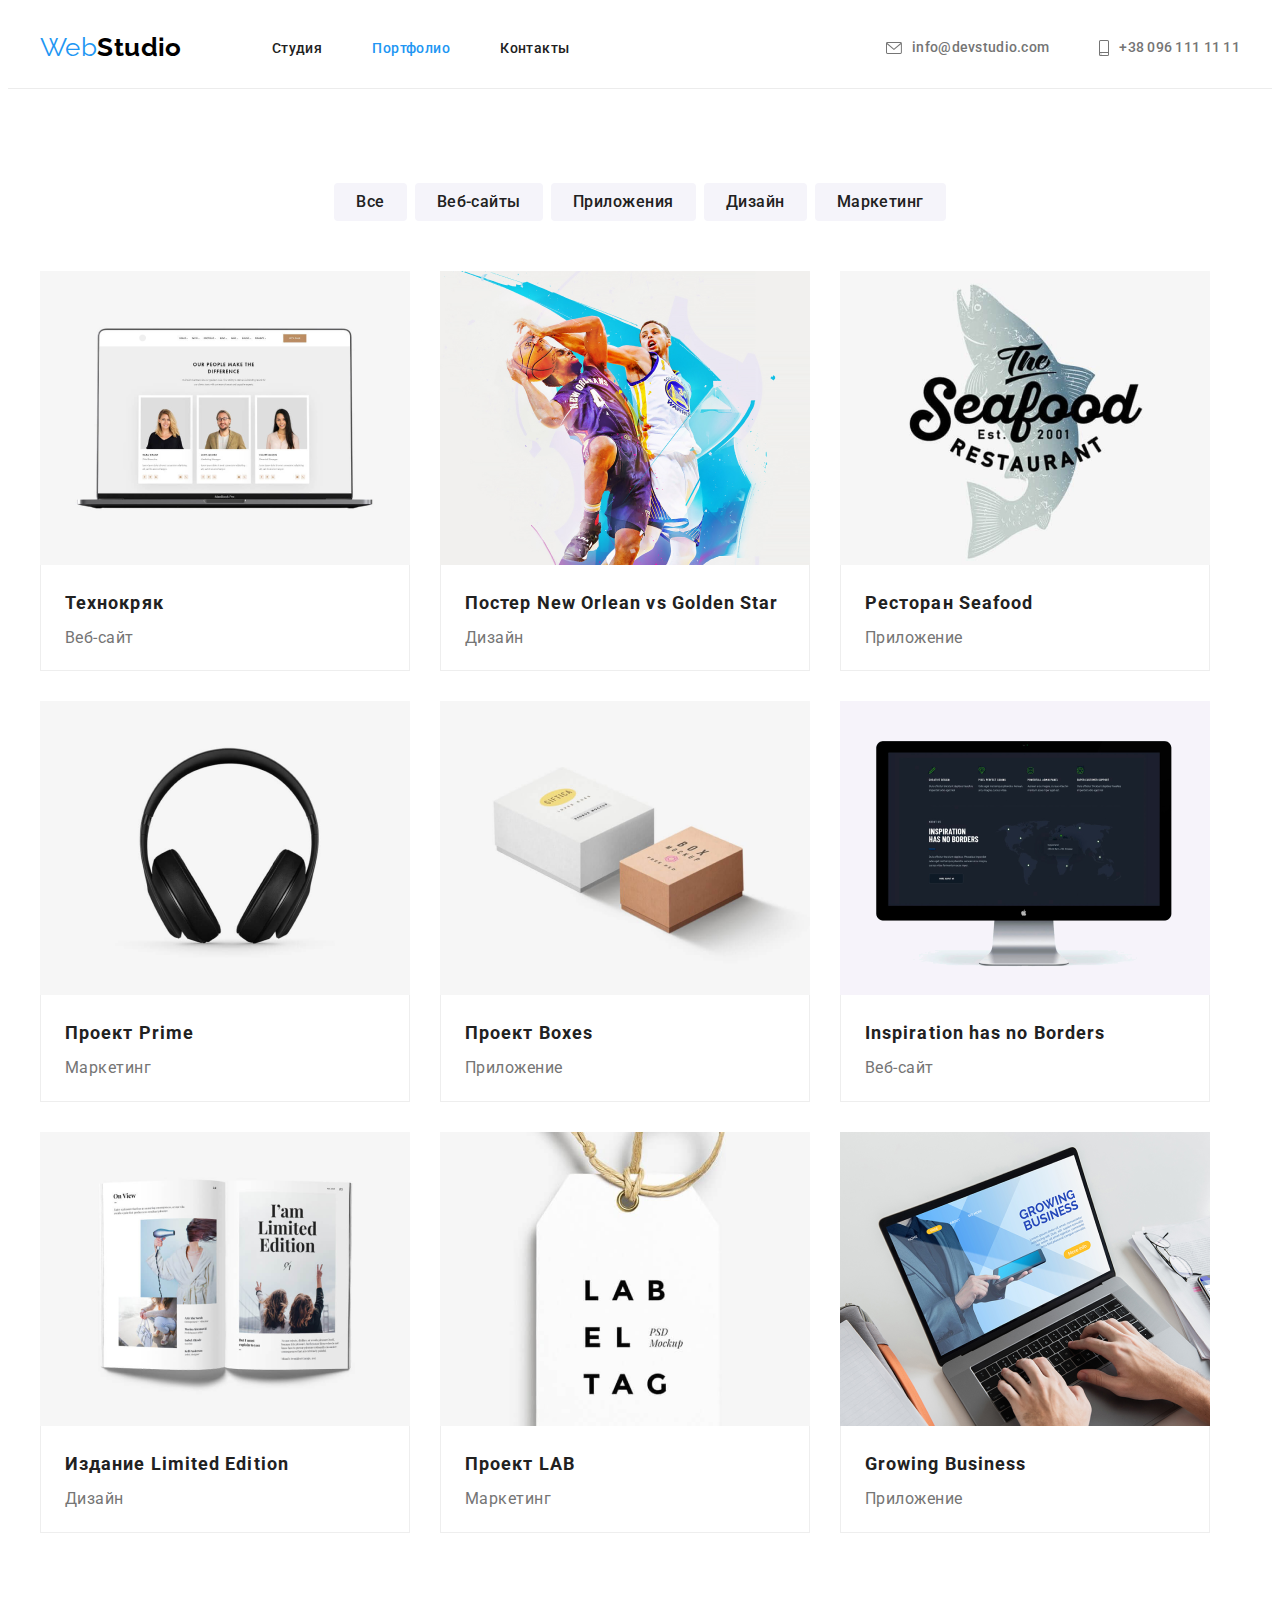
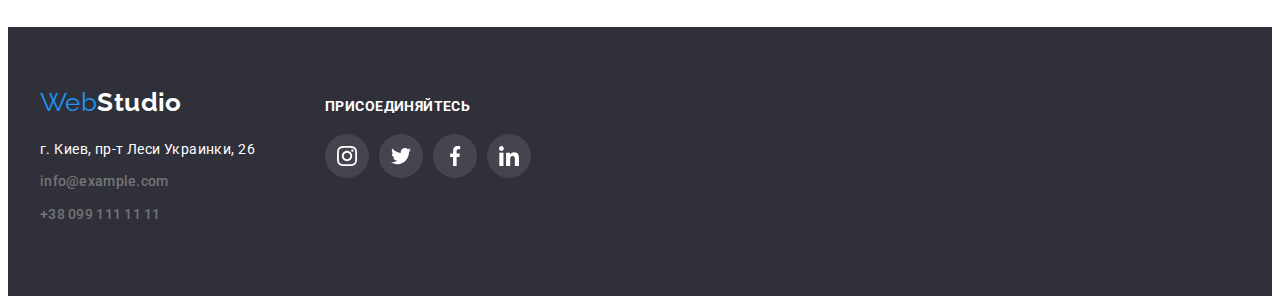
==== portfolio.html @ 4074cfca "Initial commit" ====
<!DOCTYPE html>
<html lang="en">
<head>
    <meta charset="UTF-8">
    <meta http-equiv="X-UA-Compatible" content="IE=edge">
    <meta name="viewport" content="width=device-width, initial-scale=1.0">
    <title>WebStudio</title>
    <link rel="stylesheet" href="./styles/style.css">
    <link rel="preconnect" href="https://fonts.googleapis.com">
<link rel="preconnect" href="https://fonts.gstatic.com" crossorigin>
<link href="https://fonts.googleapis.com/css2?family=Raleway:wght@700&family=Roboto:wght@400;500;700;900&display=swap" rel="stylesheet">
<link rel="stylesheet" href="https://cdnjs.cloudflare.com/ajax/libs/modern-normalize/1.1.0/modern-normalize.min.css"
    integrity="sha512-wpPYUAdjBVSE4KJnH1VR1HeZfpl1ub8YT/NKx4PuQ5NmX2tKuGu6U/JRp5y+Y8XG2tV+wKQpNHVUX03MfMFn9Q=="
    crossorigin="anonymous" referrerpolicy="no-referrer" />
</head>
<body>
    <!-- Шапка -->
    <header class="header">
        <div class="container container-header">
            <a href="./index.html" class="Web link">Web<span class="studio1">Studio</span></a>
       <nav>
                <ul class="header-list list">
            <li class="header-list-item"><a href="./index.html" class=" pages link"> Студия</a></li>
            <li class="header-list-item"><a href="./portfolio.html" class="pages current-pages link">Портфолио</a></li>
            <li class="header-list-item"><a href="./contacts.html" class="pages link">Контакты</a></li>
        </ul>
      
    </nav>
    <ul class="header-list-contacts list">
        <li class="contacts-list-item">
            <a href="mailto:info@devstudio.comlink" class="contacts"><svg class="header-media-icon icon" width="16"
                    height="12">
                    <use href="./images/symbol-defs-contacts.svg#icon-envelope"></use>
                </svg>info@devstudio.com</a>
        </li>
        <li class="contacts-list-item">
            <a href="tel:+380961111111link" class="contacts" href="./images/symbol-defs.svg#icon-tel">
                <svg class="header-media-icon icon" width="10" height="16">
                    <use href="./images/symbol-defs-contacts.svg#icon-smartphone"></use>
                </svg>+38 096 111 11 11</a>
        </li>
    </ul>
</div>
     </header>
    <main>
       <section class="section">
        <h1 class="visually-hidden">Фильтры</h1>
        <div class="container">
        <ul class="nav-list list">
            <li class="nav-list-item"><button type="button" class="filter">Все</button></li>
            <li class="nav-list-item"><button type="button" class="filter">Веб-сайты</button></li>
            <li class="nav-list-item"><button type="button" class="filter">Приложения</button></li>
            <li class="nav-list-item"><button type="button" class="filter">Дизайн</button></li>
            <li class="nav-list-item"><button type="button" class="filter">Маркетинг</button></li>
        </ul>
       
        <ul class="images-list list">
                    <li class="images-list-item">
                         <a href="#" class="porfolio-link link"><img src="./images/technocrack.png" alt="Технокряк" width="370">
                    <div class="padding-names">
                        <h2 class="names">Технокряк</h2>
                        <p class="Filter-names">Веб-сайт</p>
                    </div>
                </a>
      </li>
            <li class="images-list-item"> <a href="#" class="link"><img src="./images/basketball.png" alt="Постер" width="370">
            <div class="padding-names">
                <h2 class="names">Постер New Orlean vs Golden Star</h2>
                <p class="Filter-names">Дизайн</p>
            </div></a>
               </li>
            <li class="images-list-item"> <a href="" class="link"><img src="./images/restaurant.png" alt="Ресторан" width="370">
            <div class="padding-names">
                <h2 class="names">Ресторан Seafood</h2>
                <p class="Filter-names">Приложение</p>
            </div>
        </a>
              </li>
               <li class="images-list-item"> <a href="#" class="link"><img src="./images/prime.png" alt="Наушники" width="370">
            <div class="padding-names">
                <h2 class="names">Проект Prime</h2>
                <p class="Filter-names">Маркетинг</p>
            </div></a>
                </li>
            <li class="images-list-item"> <a href="" class="link"><img src="./images/boxes.png" alt="Коробки" width="370">
            <div class="padding-names">
                <h2 class="names">Проект Boxes</h2>
                <p class="Filter-names">Приложение</p>
            </div></a>
                
            </li>
            <li class="images-list-item"> <a href="#" class="link"><img src="./images/mac.png" alt="Мак" width="370">
            <div class="padding-names">
                <h2 class="names">Inspiration has no Borders</h2>
                <p class="Filter-names">Веб-сайт</p>
            </div></a>
                
            </li>
                <li class="images-list-item"> <a href="#" class="link"><img src="./images/magazine.png" alt="Журнал" width="370">
                <div class="padding-names">
                    <h2 class="names">Издание Limited Edition</h2>
                    <p class="Filter-names">Дизайн</p>
                </div></a>
                
            </li>
            <li class="images-list-item"> <a href="#" class="link"><img src="./images/labproject.png" alt="ЛАБ" width="370">
            <div class="padding-names">
                <h2 class="names">Проект LAB</h2>
                <p class="Filter-names">Маркетинг</p>
            </div></a>
                
            </li>
            <li class="images-list-item"> <a href="#" class="link"><img src="./images/business.png" alt="Бизнесс" width="370">
            <div class="padding-names">
                <h2 class="names">Growing Business</h2>
                <p class="Filter-names">Приложение</p>
            </div></a>
               
            </li>
        </ul>
       </section>
    </div>
   
           </main>
    <footer class="footer">
        <div class="container">
            <div><a href="./index.html" class="Web-footer link">Web<span class="studio link">Studio</span></a>
                <address class="address">
                    <ul class=" list">
                        <li class="footer-list-item list">
                            <a href="https://goo.gl/maps/72ySWtxUDbigpaGH8" target="_blank" rel="noopener noreferrer"
                                class="maps link">
                                г. Киев, пр-т Леси Украинки, 26</a>
                        </li>
                        <li class="footer-list-item list">
                            <a href="mailto:info@example.com" class="contacts-footer link">info@example.com</a>
                        </li>
                        <li class="footer-list-item list">
                            <a href="tel:+380991111111" class="contacts-footer link">+38 099 111 11 11</a>
                        </li>
                    </ul>
                </address>
            </div>
            <div class="div-footer">
                <p class="p-footer">присоединяйтесь</p>
                <ul class="footer-list-icon list">
                    <li class="footer-icon-item"><a href="/" class="footer-icon link"><svg class="social-media-icon"
                                width="20" height="20">
                                <use href="./images/symbol-defs.svg#icon-instagram"></use>
                            </svg></a></li>
                    <li class="footer-icon-item"><a href="/" class="footer-icon link"><svg class="social-media-icon"
                                width="20" height="20">
                                <use href="./images/symbol-defs.svg#icon-twitter"></use>
                            </svg></a></li>
                    <li class="footer-icon-item"><a href="/" class="footer-icon link"><svg class="social-media-icon"
                                width="20" height="20">
                                <use href="./images/symbol-defs.svg#icon-facebook"></use>
                            </svg></a></li>
                    <li class="footer-icon-item"><a href="/" class="footer-icon link"><svg class="social-media-icon"
                                width="20" height="20">
                                <use href="./images/symbol-defs.svg#icon-linkedin"></use>
                            </svg></a></li>
                </ul>
            </div>
        </div>
    </footer>
    
</body>
</html>
---- styles/style.css ----
:root {
  --background-button-color: #2196f3;
  --p-color: #757575;
  --background-color: #7c6262;
  --underheader: #2f303a;
  --white: #ffffff;
  --colorf5f4: #f5f4fa;
  --twentyone: #212121;
  --footer: #2f303a;
  --yes: #ececec;
  --black: #000000;
  --footer-background: #2f303a;
  --border: #eeeeee;
  --icons: #AFB1B8;
}

body {
  font-family: "Roboto", sans-serif;
  background-color: var(--white);
  color: var(--twentyone);
  font-size: 14px;
  letter-spacing: 0.03em;
}

h1,
h2,
h3,
h4,
h5,
h6,
p {
  margin: 0;
  text-decoration: none;
}

img {
  display: block;
  max-width: 100%;
  height: auto;
}

address {
  font-style: normal;
  margin-top: 20px;
}

.list {
  list-style: none;
  padding-left: 0;
  margin: 0;
}

.link {
  text-decoration: none;
  color: inherit;
  text-decoration: none;
  
}

.section {
  padding-bottom: 94px;
  padding-top: 94px;
}

.container {
  width: 1200px;
  padding-left: 15px;
  padding-right: 15px;
  margin-left: auto;
  margin-right: auto;
}

.container-header {
  display: flex;
  align-items: center;
}

.underheader {
  background-color: var(--underheader);
  background-image: linear-gradient(
    to right,
    rgba(47, 48, 58, 0.4),
    rgba(47, 48, 58, 0.4)
    ),
url(../images/Img.jpg);
  background-position:  center;
background-repeat: no-repeat;
background-size: cover;
  text-align: center;
  padding: 200px 0;
  max-width: 1600px;
  height: 600px;
  margin: 0 auto;
}

.header-list {
  display: flex;
}


.header-list-item:not(:last-child) {
  margin-right: 50px;
}

.header-list-contacts {
  display: flex;
  margin-left: auto;
}

.header {
  border-bottom: var(--yes) solid 1px;
}

.contacts-list-item:not(:last-child) {
  margin-right: 50px;
}

.images-list-item:hover,
.images-list-item:focus  {
    box-shadow: 0px 1px 1px rgba(0, 0, 0, 0.12), 0px 4px 4px rgba(0, 0, 0, 0.06), 1px 4px 6px rgba(0, 0, 0, 0.16);
}

.porfolio-link {
  display: block;
}

.porfolio-link:hover,
.porfolio-link:focus {
box-shadow: 0px 1px 1px rgba(0, 0, 0, 0.12), 0px 4px 4px rgba(0, 0, 0, 0.06), 1px 4px 6px rgba(0, 0, 0, 0.16);
}


.contacts {
   text-decoration: none;
  font-family: "Roboto";
  display: flex;
  align-items: center;
   font-weight: 500;
  font-size: 14px;
  line-height: 1.71;
  letter-spacing: 0.02em;

  color: var(--p-color);
}

.contacts-footer {
  display: block;
  font-family: "Roboto";
  font-weight: 500;
  line-height: 1.71;
  letter-spacing: 0.02em;

  color: var(--p-color);
}

.heading {
  text-transform: uppercase;
  font-family: "Roboto";
  font-style: normal;
  font-weight: 900;
  font-size: 44px;
  line-height: 1.36;
  text-align: center;
  letter-spacing: 0.06em;
  text-transform: uppercase;
  width: 696px;
  margin: 0 auto;
  margin-bottom: 30px;
  color: var(--white);
}

.uppercase-why {
  margin-bottom: 10px;
  color: var(--twentyone);
}

.uppercase {
  text-transform: uppercase;
  font-family: "Roboto";
  font-style: normal;
  font-size: 14px;
  line-height: 1.14;
}

.underhead {
  border-bottom: 1px solid;
  color: var(--yes);
}

.contacts:hover,
.contacts:focus {
  color: var(--background-button-color);
}

.contacts-footer:hover,
.contacts-footer:focus {
  color: var(--background-button-color);
}

.footer-list-item {
  margin-bottom: 9px;
}

.section-doing {
  padding-top: 0;
}

.names {
  font-family: "Roboto";
  font-style: normal;
  font-weight: 700;
  font-size: 18px;
  line-height: 2;
  letter-spacing: 0.06em;
  margin-bottom: 4px;
  color: var(--bold-letters);
}

.filter {
  font-family: "Roboto";
  font-style: normal;
  font-weight: 500;
  font-size: 16px;
  line-height: 1.62;
  text-align: center;
  letter-spacing: 0.03em;
  background-color: var(--colorf5f4);
  color: var(--twentyone);
  width: auto;
  border: none;
  border-radius: 4px;
  padding-top: 6px;
  padding-bottom: 6px;
  padding-right: 22px;
  padding-left: 22px;
}

.filter:hover,
.filter:focus {
  background-color: var(--background-button-color);
  color: var(--white);
  box-shadow: 0px 3px 1px rgba(0, 0, 0, 0.1), 0px 1px 2px rgba(0, 0, 0, 0.08),
    0px 2px 2px rgba(0, 0, 0, 0.12);
}

.filter {
  cursor: pointer;
}

.Filter-names {
  font-family: "Roboto";
  font-style: normal;
  font-weight: 400;
  font-size: 16px;
  line-height: 1.6;
  letter-spacing: 0.03em;
  color: var(--p-color);
}

.pages {
  display: block;

  font-family: "Roboto";
  color: var(--bold-letters);
  font-weight: 500;
}

.pages:active,
.pages:hover,
.pages:focus {
  font-weight: 500;
  color: var(--background-button-color);
}

/* .current-pages:hover,
.current-pages:focus{
color:var(--background-button-color)
} */

.current-pages {
  color: var(--background-button-color);
}

.team {
  background-color: var(--colorf5f4);
}

.team-post {
  font-family: "Roboto";
  font-style: normal;
  font-weight: 400;
  font-size: 16px;
  line-height: 1.1;
  letter-spacing: 0.03em;
  text-align: center;
  color: var(--p-color);
  margin-bottom: 16px;
}

.team-space:not(:last-child) {
  margin-right: 30px;
}

.team-space {
  box-shadow: 0px 1px 3px rgba(0, 0, 0, 0.12), 0px 1px 1px rgba(0, 0, 0, 0.14),
    0px 2px 1px rgba(0, 0, 0, 0.2);
  border-radius: 0px 0px 4px 4px;
  background-color: var(--white);
  fill: var();
}

.Web {
  padding-top: 24px;
  padding-bottom: 25px;
  font-family: "Raleway";
  font-style: normal;
  font-size: 26px;
  line-height: 1.19;
  color: var(--background-button-color);
  margin-right: 90px;
}

.Web-footer {
  font-family: "Raleway";
  font-size: 26px;
  line-height: 1.19;
  color: var(--background-button-color);
}

.why {
  font-family: "Roboto";
  width: 270px;
  font-style: normal;
  font-weight: 400;
  font-size: 14px;
  line-height: 1.7;
  letter-spacing: 0.03em;
  color: var(--p-color);
}

.team-names {
  font-family: "Roboto";
  font-style: normal;
  font-weight: 500;
  font-size: 16px;
  margin-bottom: 10px;
  line-height: 1.1;
  letter-spacing: 0.03em;
  text-align: center;

  color: var(--bold-letters);
}

.teamdiv-names {
  padding: 30px 0;
}

.head-button {
  color: var(--white);
  background-color: var(--background-button-color);
  cursor: pointer;
  font-family: "Roboto";
  font-style: normal;
  font-weight: 700;
  font-size: 16px;
  line-height: 1.88;
  letter-spacing: 0.06em;
  min-width: 200px;
  padding: 10px 32px;
  border-radius: 4px;
  border: none;
}

.head-button:hover,
.head-button:focus {
  background-color: #188ce8;
}

.visually-hidden {
  position: absolute;
  width: 1px;
  height: 1px;
  margin: -1px;
  border: 0;
  padding: 0;

  white-space: nowrap;
  clip-path: inset(100%);
  clip: rect(0 0 0 0);
  overflow: hidden;
}

.maps {
  font-family: "Roboto";
  font-weight: 400;
  font-size: 14px;
  line-height: 1.7;
  letter-spacing: 0.03em;
  color: var(--white);
}

.maps:hover,
.maps:focus {
  color: var(--background-button-color);
}

.team-background {
  background-color: var(--colorf5f4);
  padding-bottom: 94px;
}

.social-media-item:not(:last-child) {
  margin-right: 10px;
}

.footer {
  background-color: var(--footer-background);
  padding: 60px 0;
}

  .footer .container {
  display: flex;
  align-items: baseline;
 }

  .div-footer {
    margin-left: 70px;
  }

.address {
  font-style: normal;
}

.studio {
  font-family: "Raleway";
  font-style: normal;
  font-weight: 700;
  font-size: 26px;
  line-height: 1.19;
  color: var(--white);
}

.studio1 {
  font-family: "Raleway";
  font-style: normal;
  font-weight: 700;
  font-size: 26px;
  line-height: 1.19;
  color: var(--black);
}

.why-container {
  display: flex;
  color: var(--p-color);
}

.doing-container {
  display: flex;
  margin-top: 50px;
}

.our-team-section {
  display: flex;
  margin-top: 50px;
  fill: currentColor;
}

.why-icons {
  display: flex;
  justify-content: center;
  align-items: center;
  background-color: var(--colorf5f4);
  border-radius: 4px;
  width: 270px;
    height: 120px;
    margin-bottom: 30px;
}

.why-information {
  display: block;
}

.why-information:not(:last-child) {
  margin-right: 30px;
}

.doing {
  font-family: "Roboto";
  font-style: normal;
  font-weight: 700;
  font-size: 36px;
  line-height: 1.16;
  text-align: center;
  letter-spacing: 0.03em;
  color: var(--twentyone);
}


.our-team {
  font-family: "Roboto";
  font-style: normal;
  font-weight: 700;
  font-size: 36px;
  line-height: 1.16;
  text-align: center;
  letter-spacing: 0.03em;

  color: var(--twentyone);
}

.doing-list-items:not(:last-child) {
  margin-right: 30px;
}

.nav-list-item:not(:last-child) {
  margin-right: 8px;
}

.nav-list {
  display: flex;
  justify-content: center;
  margin-bottom: 50px;
}

.images-list {
  display: flex;
  flex-wrap: wrap;
  margin-bottom: -30px;
  margin-right: -30px;
}

.images-list > .images-list-item {
  width: 370px;
  margin-bottom: 30px;
  margin-right: 30px;
}
.social-media-link
.padding-names {
  padding: 20px 24px;
  border: 1px var(--border) solid;
  border-top: none;
  fill: currentColor;
}

.padding-names {
  padding: 20px 24px;
  border: 1px var(--border) solid;
  border-top: none;
  fill: currentColor;
   }

.social-media {
  display: flex;
  justify-content: center;
  }


.social-media-link {
  display: flex;
  align-items: center;
  justify-content: center;
  color: var(--icons);
  width: 44px;
    height: 44px;
border-radius: 50%;
}

.social-media-link:not(:last-child) {
margin-left: 10px;
}



    .social-media-link:hover,
        .social-media-link:focus {
          background-color: var(--background-button-color);
          color: var(--white);
        }

  .contacts:hover .header-media-icon,
  .contacts:focus .header-media-icon {
    fill: var(--background-button-color);
  }

     .header-media-icon {
     margin-right: 10px;
     fill: currentColor;
          }

 .contacts:hover .social-media-icon,
 .contacts:focus .social-media-icon {
   fill: var(--background-button-color);
 }

 .social-media-icon {
   fill: currentColor;
 }

 .icon {
  fill: currentColor;
 }

 .footer-list-icon {
display: flex;
margin-top: 20px;
 }

.p-footer {
  text-transform: uppercase;
  font-family: 'Roboto';
    font-weight: 700;
    font-size: 14px;
    line-height: 16px;
    letter-spacing: 0.03em;
    color: var(--white);
    
}

.footer-icon {
  display: flex;
    align-items: center;
    justify-content: center;
    color: var(--white);
    width: 44px;
    height: 44px;
    border-radius: 50%;
    background-color:rgba(255, 255, 255, 0.1); 
 }



.footer-icon-item:not(:last-child) {
margin-right: 10px;
}


.footer-icon:hover,
.footer-icon:focus {
color: var(--white);
background-color: var(--background-button-color);
}

.footer-list-icon:not(:last-child) {
margin-right: 10px;
}

.clients {
  padding-bottom: 94px;
 }

.our-clients {
  font-family: "Roboto";
    font-style: normal;
    font-weight: 700;
    font-size: 36px;
    text-align: center;
    letter-spacing: 0.03em;
    margin-bottom: 50px;
}

.list-icon-client {
  display: flex;
}
 
.item-icon-client:not(:last-child) {
  margin-right: 30px;
}

.icon-item {
  border-color: var(--colorf5f4);
}

.icon-clients {
  fill: currentColor;
  width: 106px;
  height: 60px;
  }


 .link-clients:hover,
 .link-clients:focus {
  border-color: var(--background-button-color);
  color: var(--background-button-color);
 }

 .link-clients {
        display: flex;
      justify-content: center;
      color: var(--icons);
      align-items: center;
      width: 170px;
      height: 92px;
      border: var(--icons) solid 1px;
      border-radius: 4px;

      }
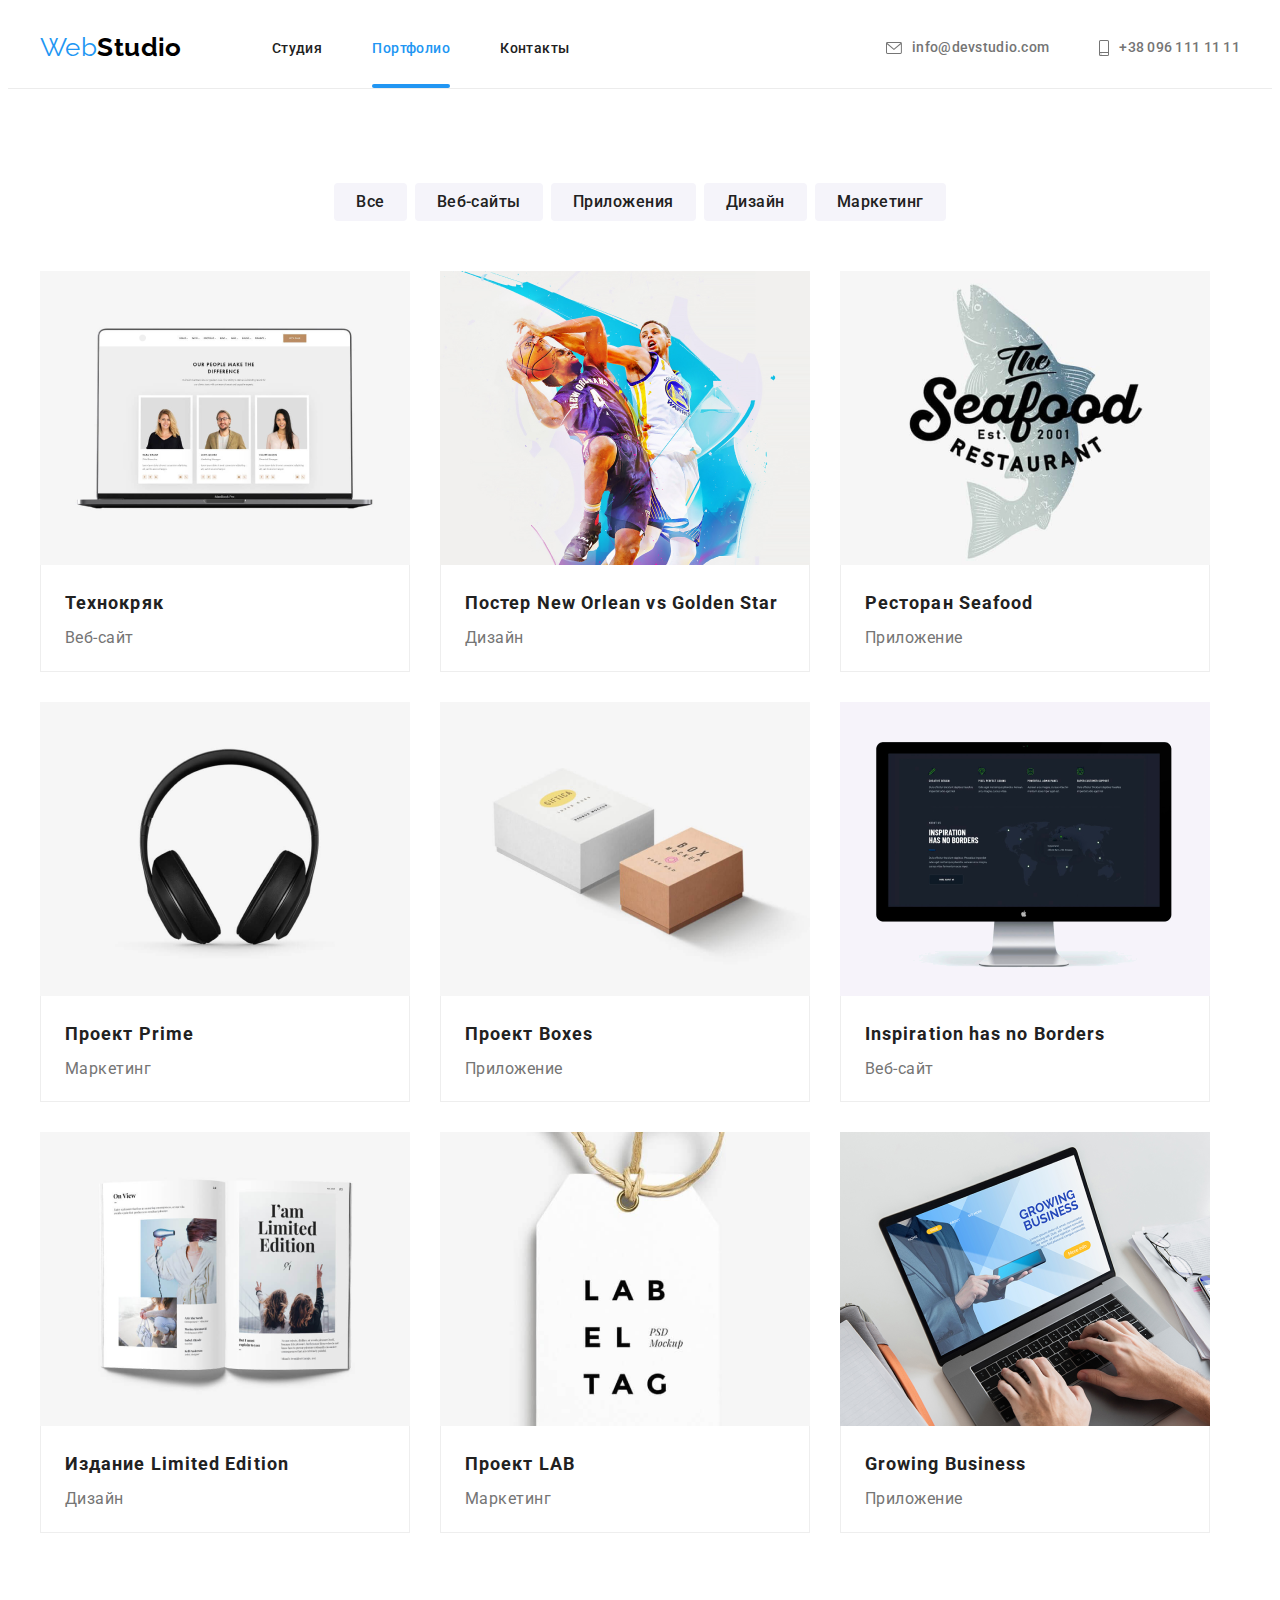
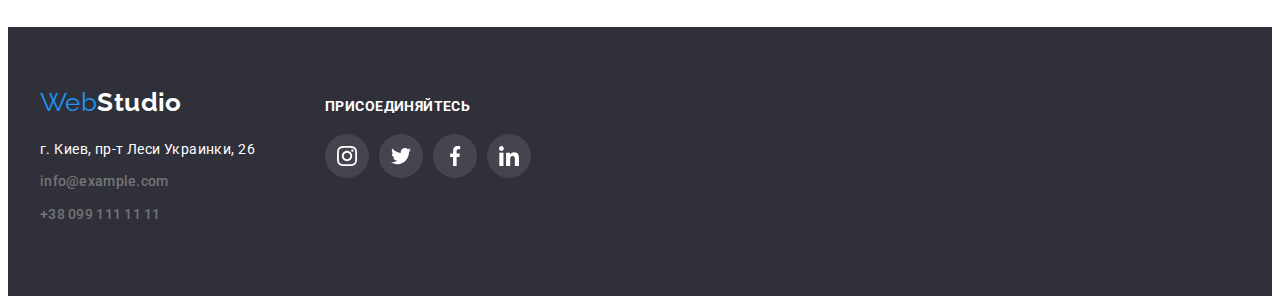
==== commit 1a7c5d1a: "hw5" ====
--- a/portfolio.html
+++ b/portfolio.html
@@ -56,61 +56,62 @@
        
         <ul class="images-list list">
                     <li class="images-list-item">
-                         <a href="#" class="porfolio-link link"><img src="./images/technocrack.png" alt="Технокряк" width="370">
-                    <div class="padding-names">
+                         <a href="#" class="porfolio-link link"> <img src="./images/technocrack.png" alt="Технокряк" width="370">
+                     <p class="overlay-text"></p> 
+                            <div class="padding-names">
                         <h2 class="names">Технокряк</h2>
                         <p class="Filter-names">Веб-сайт</p>
                     </div>
                 </a>
       </li>
-            <li class="images-list-item"> <a href="#" class="link"><img src="./images/basketball.png" alt="Постер" width="370">
+            <li class="images-list-item"> <a class="porfolio-link link" href="#" class="link"><img src="./images/basketball.png" alt="Постер" width="370">
             <div class="padding-names">
                 <h2 class="names">Постер New Orlean vs Golden Star</h2>
                 <p class="Filter-names">Дизайн</p>
             </div></a>
                </li>
-            <li class="images-list-item"> <a href="" class="link"><img src="./images/restaurant.png" alt="Ресторан" width="370">
+            <li class="images-list-item"> <a class="porfolio-link link" href="" class="link"><img src="./images/restaurant.png" alt="Ресторан" width="370">
             <div class="padding-names">
                 <h2 class="names">Ресторан Seafood</h2>
                 <p class="Filter-names">Приложение</p>
             </div>
         </a>
               </li>
-               <li class="images-list-item"> <a href="#" class="link"><img src="./images/prime.png" alt="Наушники" width="370">
+               <li class="images-list-item"> <a class="porfolio-link link" href="#" class="link"><img src="./images/prime.png" alt="Наушники" width="370">
             <div class="padding-names">
                 <h2 class="names">Проект Prime</h2>
                 <p class="Filter-names">Маркетинг</p>
             </div></a>
                 </li>
-            <li class="images-list-item"> <a href="" class="link"><img src="./images/boxes.png" alt="Коробки" width="370">
+            <li class="images-list-item"> <a class="porfolio-link link" href="" class="link"><img src="./images/boxes.png" alt="Коробки" width="370">
             <div class="padding-names">
                 <h2 class="names">Проект Boxes</h2>
                 <p class="Filter-names">Приложение</p>
             </div></a>
                 
             </li>
-            <li class="images-list-item"> <a href="#" class="link"><img src="./images/mac.png" alt="Мак" width="370">
+            <li class="images-list-item"> <a class="porfolio-link link" href="#" class="link"><img src="./images/mac.png" alt="Мак" width="370">
             <div class="padding-names">
                 <h2 class="names">Inspiration has no Borders</h2>
                 <p class="Filter-names">Веб-сайт</p>
             </div></a>
                 
             </li>
-                <li class="images-list-item"> <a href="#" class="link"><img src="./images/magazine.png" alt="Журнал" width="370">
+                <li class="images-list-item"> <a class="porfolio-link link" href="#" class="link"><img src="./images/magazine.png" alt="Журнал" width="370">
                 <div class="padding-names">
                     <h2 class="names">Издание Limited Edition</h2>
                     <p class="Filter-names">Дизайн</p>
                 </div></a>
                 
             </li>
-            <li class="images-list-item"> <a href="#" class="link"><img src="./images/labproject.png" alt="ЛАБ" width="370">
+            <li class="images-list-item"> <a class="porfolio-link link" href="#" class="link"><img src="./images/labproject.png" alt="ЛАБ" width="370">
             <div class="padding-names">
                 <h2 class="names">Проект LAB</h2>
                 <p class="Filter-names">Маркетинг</p>
             </div></a>
                 
             </li>
-            <li class="images-list-item"> <a href="#" class="link"><img src="./images/business.png" alt="Бизнесс" width="370">
+            <li class="images-list-item"> <a class="porfolio-link link" href="#" class="link"><img src="./images/business.png" alt="Бизнесс" width="370">
             <div class="padding-names">
                 <h2 class="names">Growing Business</h2>
                 <p class="Filter-names">Приложение</p>
--- a/styles/style.css
+++ b/styles/style.css
@@ -95,6 +95,7 @@
 
 .header-list {
   display: flex;
+ 
 }
 
 
@@ -103,6 +104,7 @@
 }
 
 .header-list-contacts {
+  transition: 250ms cubic-bezier(0.4, 0, 0.2, 1);
   display: flex;
   margin-left: auto;
 }
@@ -113,6 +115,12 @@
 
 .contacts-list-item:not(:last-child) {
   margin-right: 50px;
+}
+
+.images-list-item {
+overflow: hidden;
+    position: relative;
+  transition: box-shadow 250ms cubic-bezier(0.4, 0, 0.2, 1);
 }
 
 .images-list-item:hover,
@@ -120,17 +128,29 @@
     box-shadow: 0px 1px 1px rgba(0, 0, 0, 0.12), 0px 4px 4px rgba(0, 0, 0, 0.06), 1px 4px 6px rgba(0, 0, 0, 0.16);
 }
 
-.porfolio-link {
-  display: block;
-}
-
-.porfolio-link:hover,
-.porfolio-link:focus {
-box-shadow: 0px 1px 1px rgba(0, 0, 0, 0.12), 0px 4px 4px rgba(0, 0, 0, 0.06), 1px 4px 6px rgba(0, 0, 0, 0.16);
-}
-
+
+
+.porfolio-link::before {
+  content: '';
+    position: absolute;
+  display: inline-block;
+  top: 0;
+  left: 0;
+  width: 100%;
+  height: 100%;
+  background-color:rgba(33, 150, 243, 0.9);
+  transform: translateY(101%);
+  transition: transform 250ms cubic-bezier(0.4, 0, 0.2, 1);
+}
+
+
+
+.images-list-item:hover .porfolio-link::before {
+  transform: translateY(0%);
+}
 
 .contacts {
+  transition: color 250ms cubic-bezier(0.4, 0, 0.2, 1);
    text-decoration: none;
   font-family: "Roboto";
   display: flex;
@@ -144,6 +164,7 @@
 }
 
 .contacts-footer {
+  transition: 250ms cubic-bezier(0.4, 0, 0.2, 1);
   display: block;
   font-family: "Roboto";
   font-weight: 500;
@@ -169,6 +190,51 @@
   color: var(--white);
 }
 
+.backdrop {
+  position: fixed;
+  top: 0;
+  left: 0;
+  width: 100%;
+height: 100%;
+background-color: rgba(0, 0, 0, 0.2);
+ transition: opacity 250ms cubic-bezier(0.4, 0, 0.2, 1);
+}
+
+.backdrop.is-hidden {
+opacity: 0;
+pointer-events: none;
+}
+
+.backdrop.is-hidden .modal {
+  transform: translate(-50%, -50%) scale(0.9);
+}
+
+.modal {
+  position: absolute;
+  top: 50%;
+  left: 50%;
+  width: 528px;
+height: 581px;
+background-color: var(--white);
+
+transform: translate(-50%, -50%) scale(1);
+border-radius: 4px;
+box-shadow: 0px 1px 3px rgba(0, 0, 0, 0.12),
+  0px 1px 1px rgba(0, 0, 0, 0.14),
+  0px 2px 1px rgba(0, 0, 0, 0.2);
+  transition: transform 250ms cubic-bezier(0.4, 0, 0.2, 1);
+}
+
+.cross-svg {
+  padding: 6px;
+  background-color: var(--white);
+  width: 30px;
+height: 30px;
+border: 1px solid rgba(0, 0, 0, 0.1);
+  border-radius: 50%;
+
+}
+
 .uppercase-why {
   margin-bottom: 10px;
   color: var(--twentyone);
@@ -187,6 +253,19 @@
   color: var(--yes);
 }
 
+
+.div-cross-button {
+  position: absolute;
+  top: 7px;
+    right: 4px;
+}
+
+.cross-button {
+  border: none;
+  background-color: var(--white);
+ cursor: pointer;
+}
+
 .contacts:hover,
 .contacts:focus {
   color: var(--background-button-color);
@@ -194,6 +273,7 @@
 
 .contacts-footer:hover,
 .contacts-footer:focus {
+  transition: 250ms cubic-bezier(0.4, 0, 0.2, 1);
   color: var(--background-button-color);
 }
 
@@ -217,6 +297,9 @@
 }
 
 .filter {
+  transition: background-color 250ms cubic-bezier(0.4, 0, 0.2, 1),
+  color 250ms cubic-bezier(0.4, 0, 0.2, 1),
+  box-shadow 250ms cubic-bezier(0.4, 0, 0.2, 1);
   font-family: "Roboto";
   font-style: normal;
   font-weight: 500;
@@ -237,6 +320,7 @@
 
 .filter:hover,
 .filter:focus {
+ 
   background-color: var(--background-button-color);
   color: var(--white);
   box-shadow: 0px 3px 1px rgba(0, 0, 0, 0.1), 0px 1px 2px rgba(0, 0, 0, 0.08),
@@ -258,6 +342,9 @@
 }
 
 .pages {
+  transition: color 250ms cubic-bezier(0.4, 0, 0.2, 1);
+  padding-top: 32px;
+    padding-bottom: 32px;
   display: block;
 
   font-family: "Roboto";
@@ -268,17 +355,28 @@
 .pages:active,
 .pages:hover,
 .pages:focus {
-  font-weight: 500;
+ 
   color: var(--background-button-color);
 }
 
-/* .current-pages:hover,
-.current-pages:focus{
-color:var(--background-button-color)
-} */
-
 .current-pages {
+  padding-top: 32px;
+    padding-bottom: 32px;
+  position: relative;
   color: var(--background-button-color);
+}
+
+.current-pages::after {
+  position: absolute;
+  left: 0;
+bottom: 0;
+
+  content: '';
+  display: block;
+  width: 100%;
+  height: 4px;
+  background-color: var(--background-button-color);
+  border-radius: 2px;
 }
 
 .team {
@@ -356,6 +454,7 @@
 }
 
 .head-button {
+  transition: background-color 250ms cubic-bezier(0.4, 0, 0.2, 1);
   color: var(--white);
   background-color: var(--background-button-color);
   cursor: pointer;
@@ -391,6 +490,7 @@
 }
 
 .maps {
+  transition: color 250ms cubic-bezier(0.4, 0, 0.2, 1);
   font-family: "Roboto";
   font-weight: 400;
   font-size: 14px;
@@ -512,6 +612,32 @@
   margin-right: 30px;
 }
 
+.doing-list-items {
+  position: relative;
+}
+
+.doing-txt {
+  position: absolute;
+    display: flex;
+  justify-content: center;
+    align-items: center;
+    width: 100%;
+    height: 70px;
+    bottom: 0;
+    left: 0;
+    font-family: 'Roboto';
+      font-style: normal;
+      font-weight: 700;
+      font-size: 14px;
+      line-height: 16px;
+      text-align: center;
+      letter-spacing: 0.03em;
+      text-transform: uppercase;
+    text-transform: uppercase;
+    background-color: rgba(47, 48, 58, 0.8);
+    color: var(--white)
+}
+
 .nav-list-item:not(:last-child) {
   margin-right: 8px;
 }
@@ -524,13 +650,13 @@
 
 .images-list {
   display: flex;
-  flex-wrap: wrap;
+    flex-wrap: wrap;
   margin-bottom: -30px;
   margin-right: -30px;
 }
 
 .images-list > .images-list-item {
-  width: 370px;
+    width: 370px;
   margin-bottom: 30px;
   margin-right: 30px;
 }
@@ -556,6 +682,8 @@
 
 
 .social-media-link {
+  transition:background-color 250ms cubic-bezier(0.4, 0, 0.2, 1),
+  color 250ms cubic-bezier(0.4, 0, 0.2, 1);
   display: flex;
   align-items: center;
   justify-content: center;
@@ -617,6 +745,8 @@
 }
 
 .footer-icon {
+  transition: color 250ms cubic-bezier(0.4, 0, 0.2, 1),
+  background-color 250ms cubic-bezier(0.4, 0, 0.2, 1);
   display: flex;
     align-items: center;
     justify-content: center;
@@ -667,6 +797,7 @@
 }
 
 .icon-item {
+  
   border-color: var(--colorf5f4);
 }
 
@@ -684,6 +815,8 @@
  }
 
  .link-clients {
+  transition: color 250ms cubic-bezier(0.4, 0, 0.2, 1),
+  border-color 250ms cubic-bezier(0.4, 0, 0.2, 1);
         display: flex;
       justify-content: center;
       color: var(--icons);
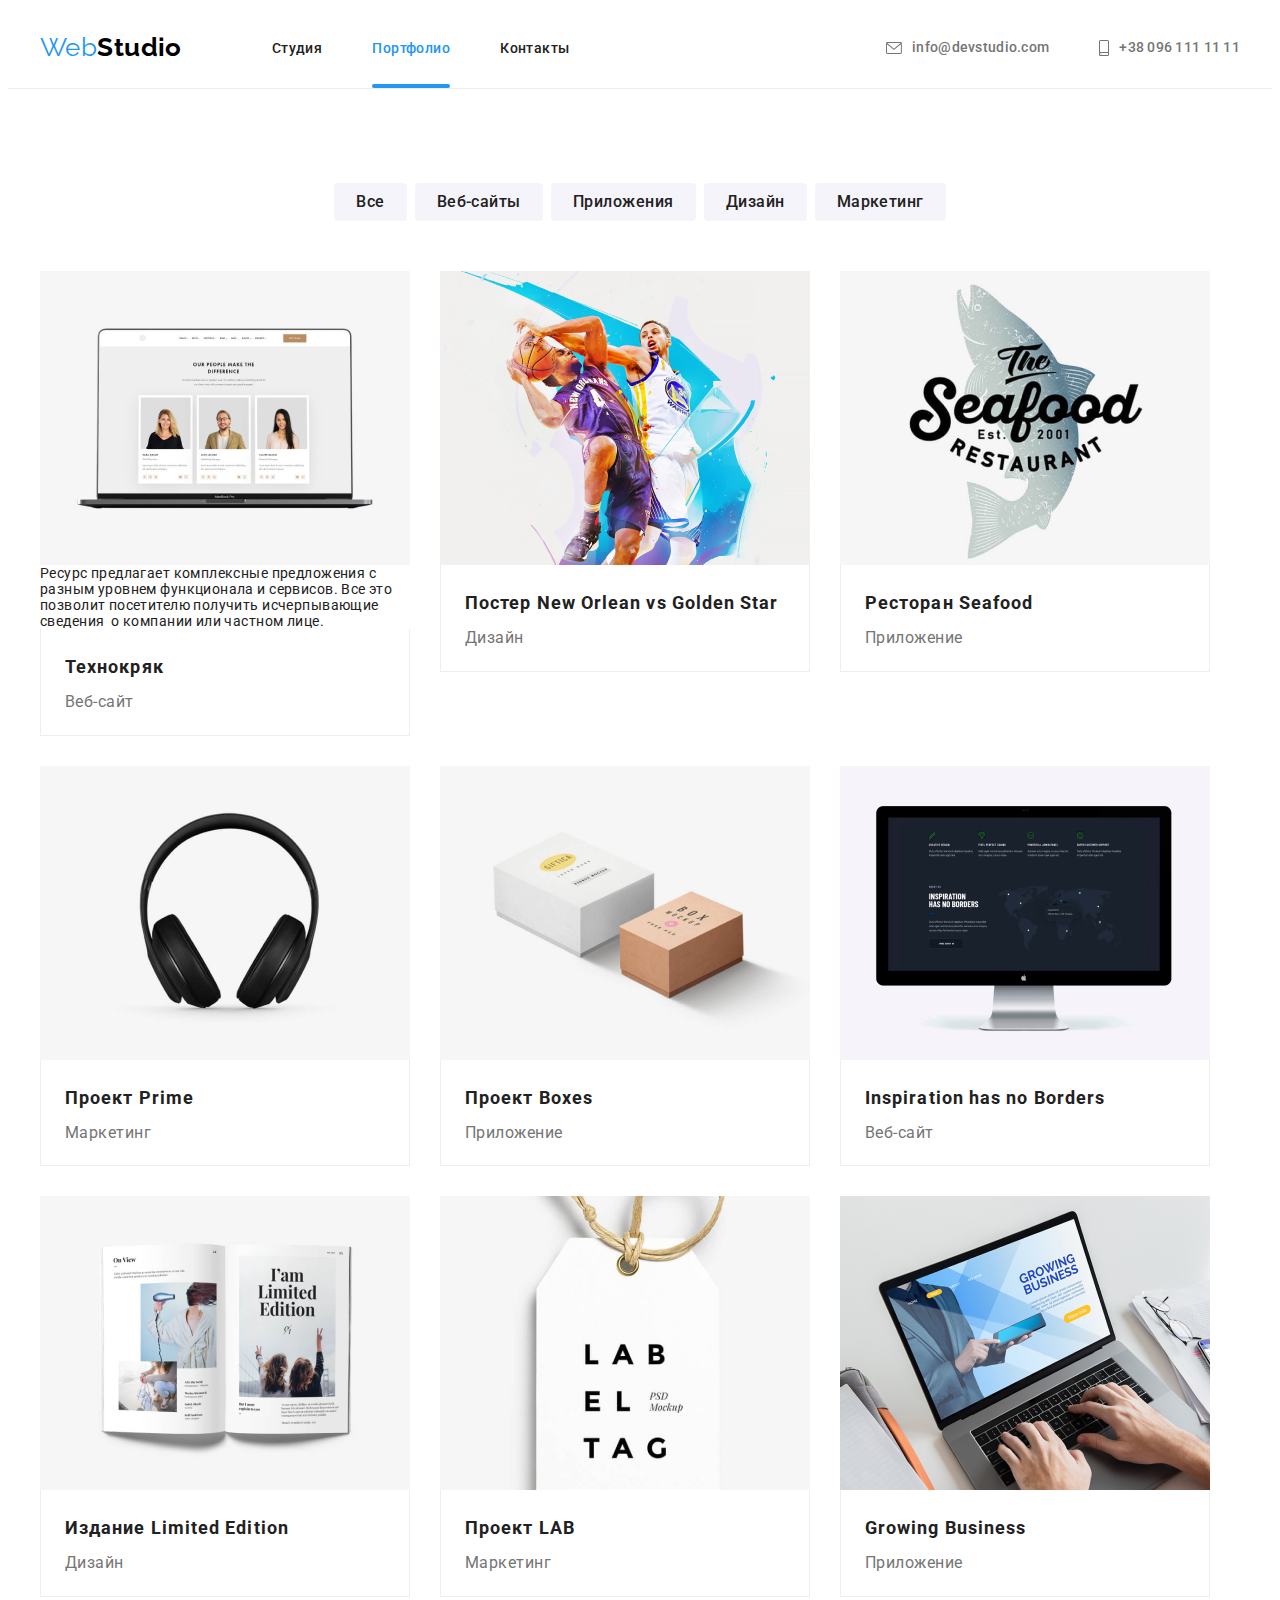
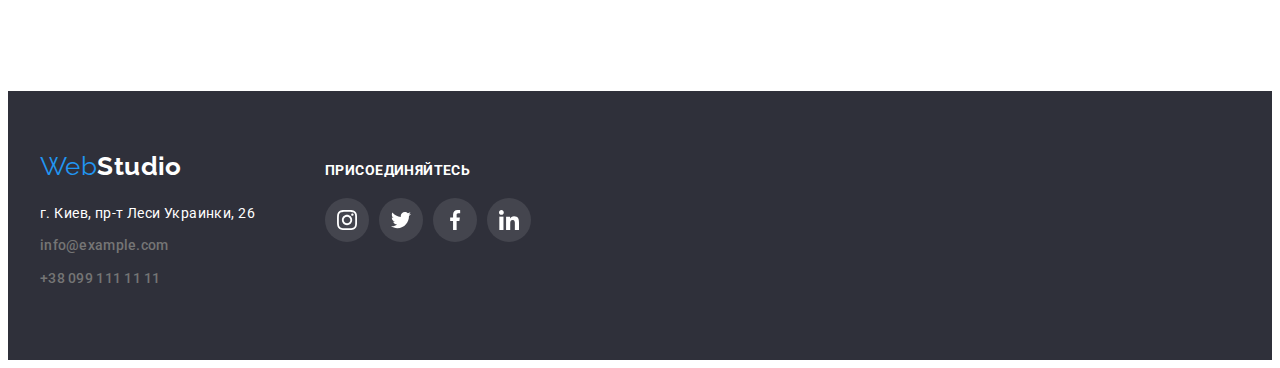
==== commit 00100f24: "hw5" ====
--- a/portfolio.html
+++ b/portfolio.html
@@ -56,8 +56,10 @@
        
         <ul class="images-list list">
                     <li class="images-list-item">
-                         <a href="#" class="porfolio-link link"> <img src="./images/technocrack.png" alt="Технокряк" width="370">
-                     <p class="overlay-text"></p> 
+                         <a href="#" class="porfolio-link link"> <div class="overlay"><img src="./images/technocrack.png" alt="Технокряк" width="370"></div>
+                     <p class="overlay-text">Ресурс предлагает комплексные предложения с разным уровнем функционала и сервисов. Все это позволит посетителю получить
+                    исчерпывающие сведения  +о компании или частном лице.</p> 
                             <div class="padding-names">
                         <h2 class="names">Технокряк</h2>
                         <p class="Filter-names">Веб-сайт</p>
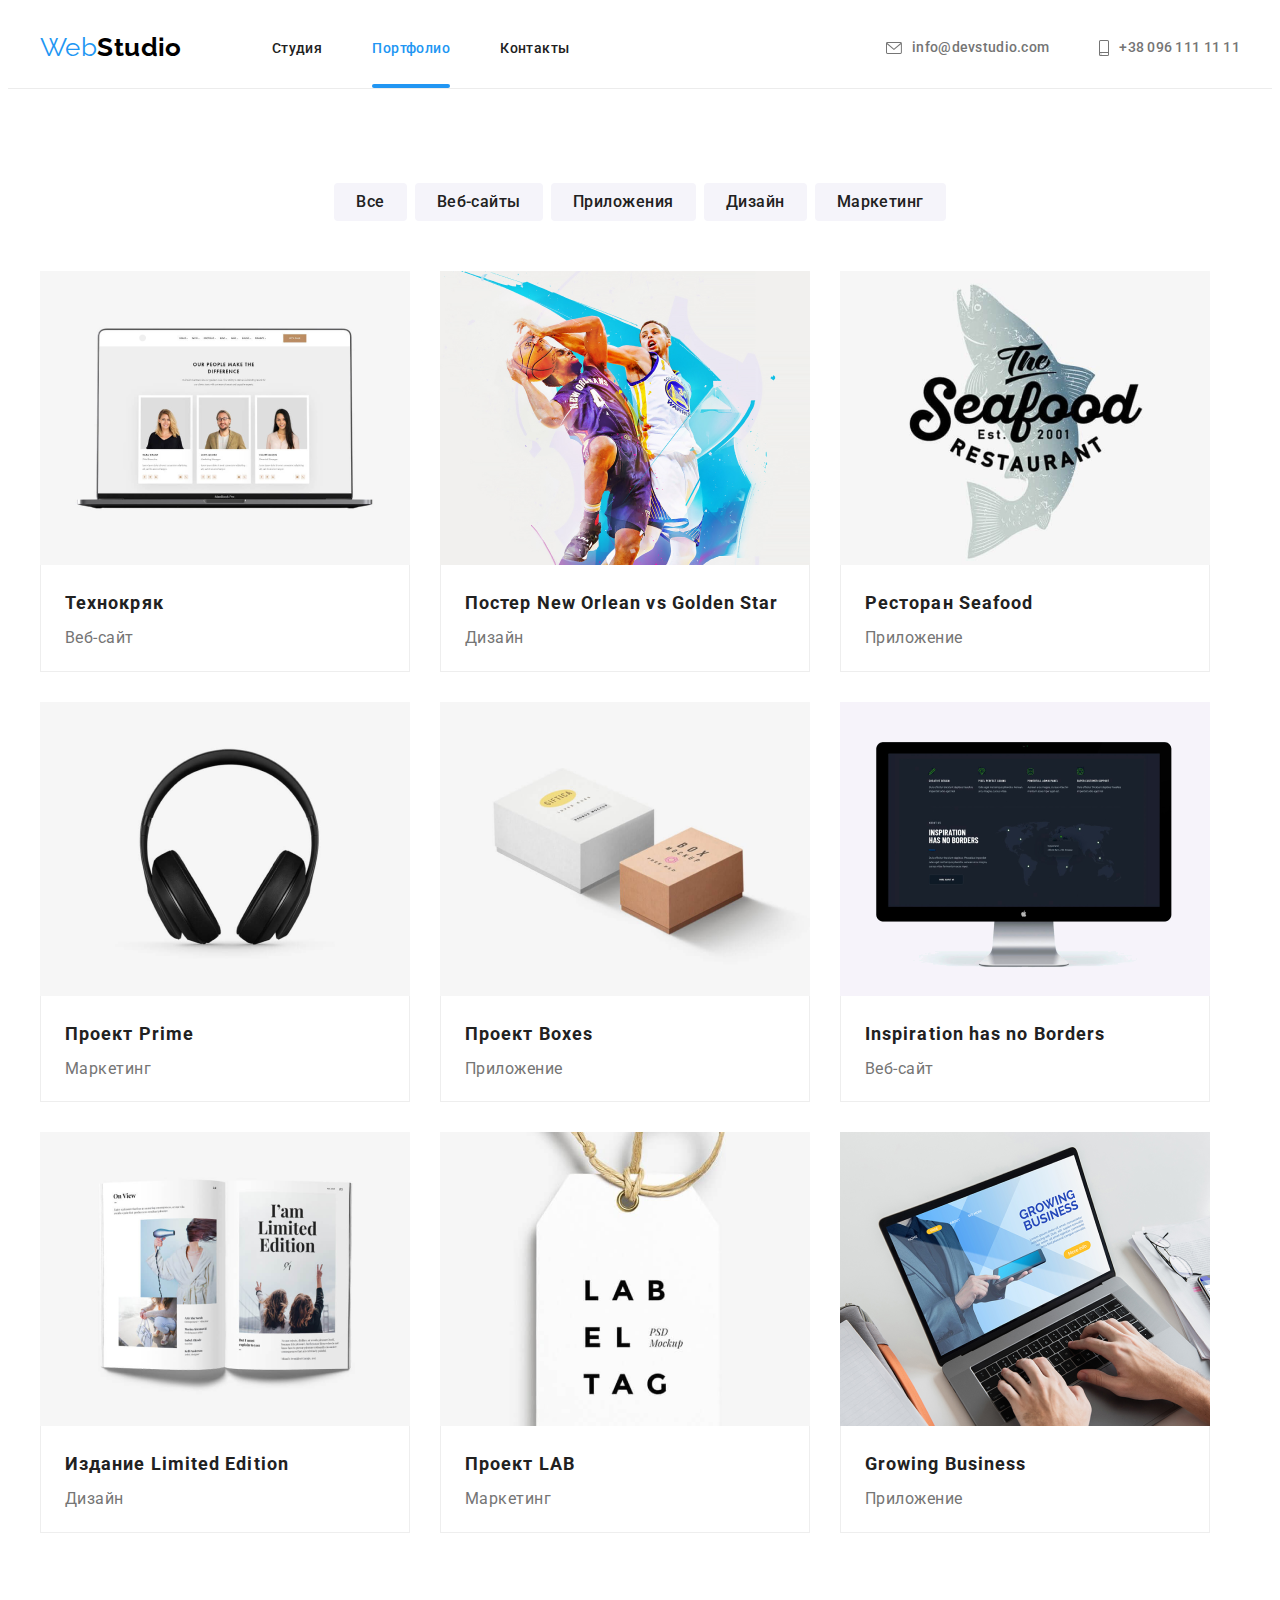
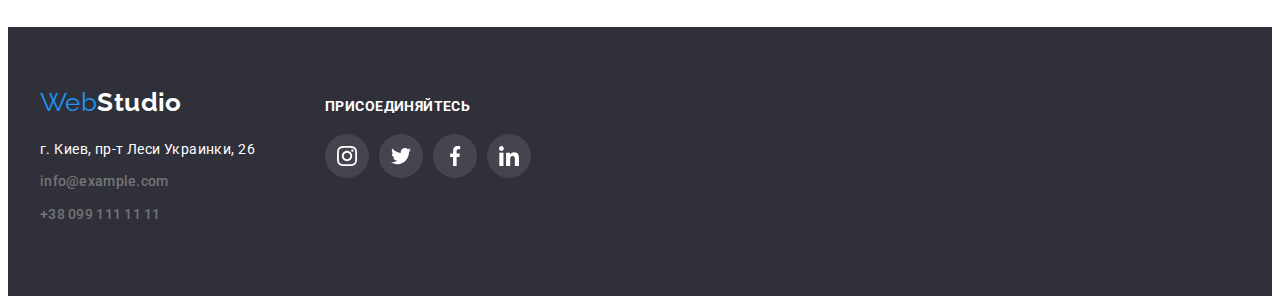
==== commit 88ebac26: "hw5" ====
--- a/portfolio.html
+++ b/portfolio.html
@@ -56,10 +56,9 @@
        
         <ul class="images-list list">
                     <li class="images-list-item">
-                         <a href="#" class="porfolio-link link"> <div class="overlay"><img src="./images/technocrack.png" alt="Технокряк" width="370"></div>
+                         <a href="#" class="porfolio-link link"> <div class="overlay"><img src="./images/technocrack.png" alt="Технокряк" width="370">
                      <p class="overlay-text">Ресурс предлагает комплексные предложения с разным уровнем функционала и сервисов. Все это позволит посетителю получить
-                    исчерпывающие сведения  -о компании или частном лице.</p> 
+                    исчерпывающие сведения о компании или частном лице.</p> </div> 
                             <div class="padding-names">
                         <h2 class="names">Технокряк</h2>
                         <p class="Filter-names">Веб-сайт</p>
--- a/styles/style.css
+++ b/styles/style.css
@@ -128,25 +128,43 @@
     box-shadow: 0px 1px 1px rgba(0, 0, 0, 0.12), 0px 4px 4px rgba(0, 0, 0, 0.06), 1px 4px 6px rgba(0, 0, 0, 0.16);
 }
 
-
-
-.porfolio-link::before {
-  content: '';
+.overlay {
+  position: relative;
+  overflow: hidden;
+}
+
+.overlay-text {
     position: absolute;
-  display: inline-block;
-  top: 0;
-  left: 0;
-  width: 100%;
-  height: 100%;
-  background-color:rgba(33, 150, 243, 0.9);
-  transform: translateY(101%);
+        display: flex;
+    top: 0;
+    left: 0;
+    width: 100%;
+    height: 100%;
+    transform: translateY(101%);
+    background-color: rgba(33, 150, 243, 0.9);
+       transition: transform 250ms cubic-bezier(0.4, 0, 0.2, 1);
+       font-weight: 400;
+  font-size: 18px;
+  line-height: 28px;
+  letter-spacing: 0.03em;
+  color: var(--white);  
+  padding: 91px 23px 35px 25px;
+  }
+
+
+.porfolio-link:hover .overlay-text,
+.porfolio-link:focus .overlay-text {
+  transform: translateY(0%);
+}
+
+.porfolio-link {
+  display: block;
   transition: transform 250ms cubic-bezier(0.4, 0, 0.2, 1);
 }
 
-
-
-.images-list-item:hover .porfolio-link::before {
-  transform: translateY(0%);
+.porfolio-link:hover,
+.porfolio-link:focus {
+  box-shadow: 0px 1px 1px rgba(0, 0, 0, 0.12), 0px 4px 4px rgba(0, 0, 0, 0.06), 1px 4px 6px rgba(0, 0, 0, 0.16);
 }
 
 .contacts {
@@ -628,11 +646,8 @@
     font-family: 'Roboto';
       font-style: normal;
       font-weight: 700;
-      font-size: 14px;
       line-height: 16px;
       text-align: center;
-      letter-spacing: 0.03em;
-      text-transform: uppercase;
     text-transform: uppercase;
     background-color: rgba(47, 48, 58, 0.8);
     color: var(--white)
@@ -704,11 +719,6 @@
           background-color: var(--background-button-color);
           color: var(--white);
         }
-
-  .contacts:hover .header-media-icon,
-  .contacts:focus .header-media-icon {
-    fill: var(--background-button-color);
-  }
 
      .header-media-icon {
      margin-right: 10px;
